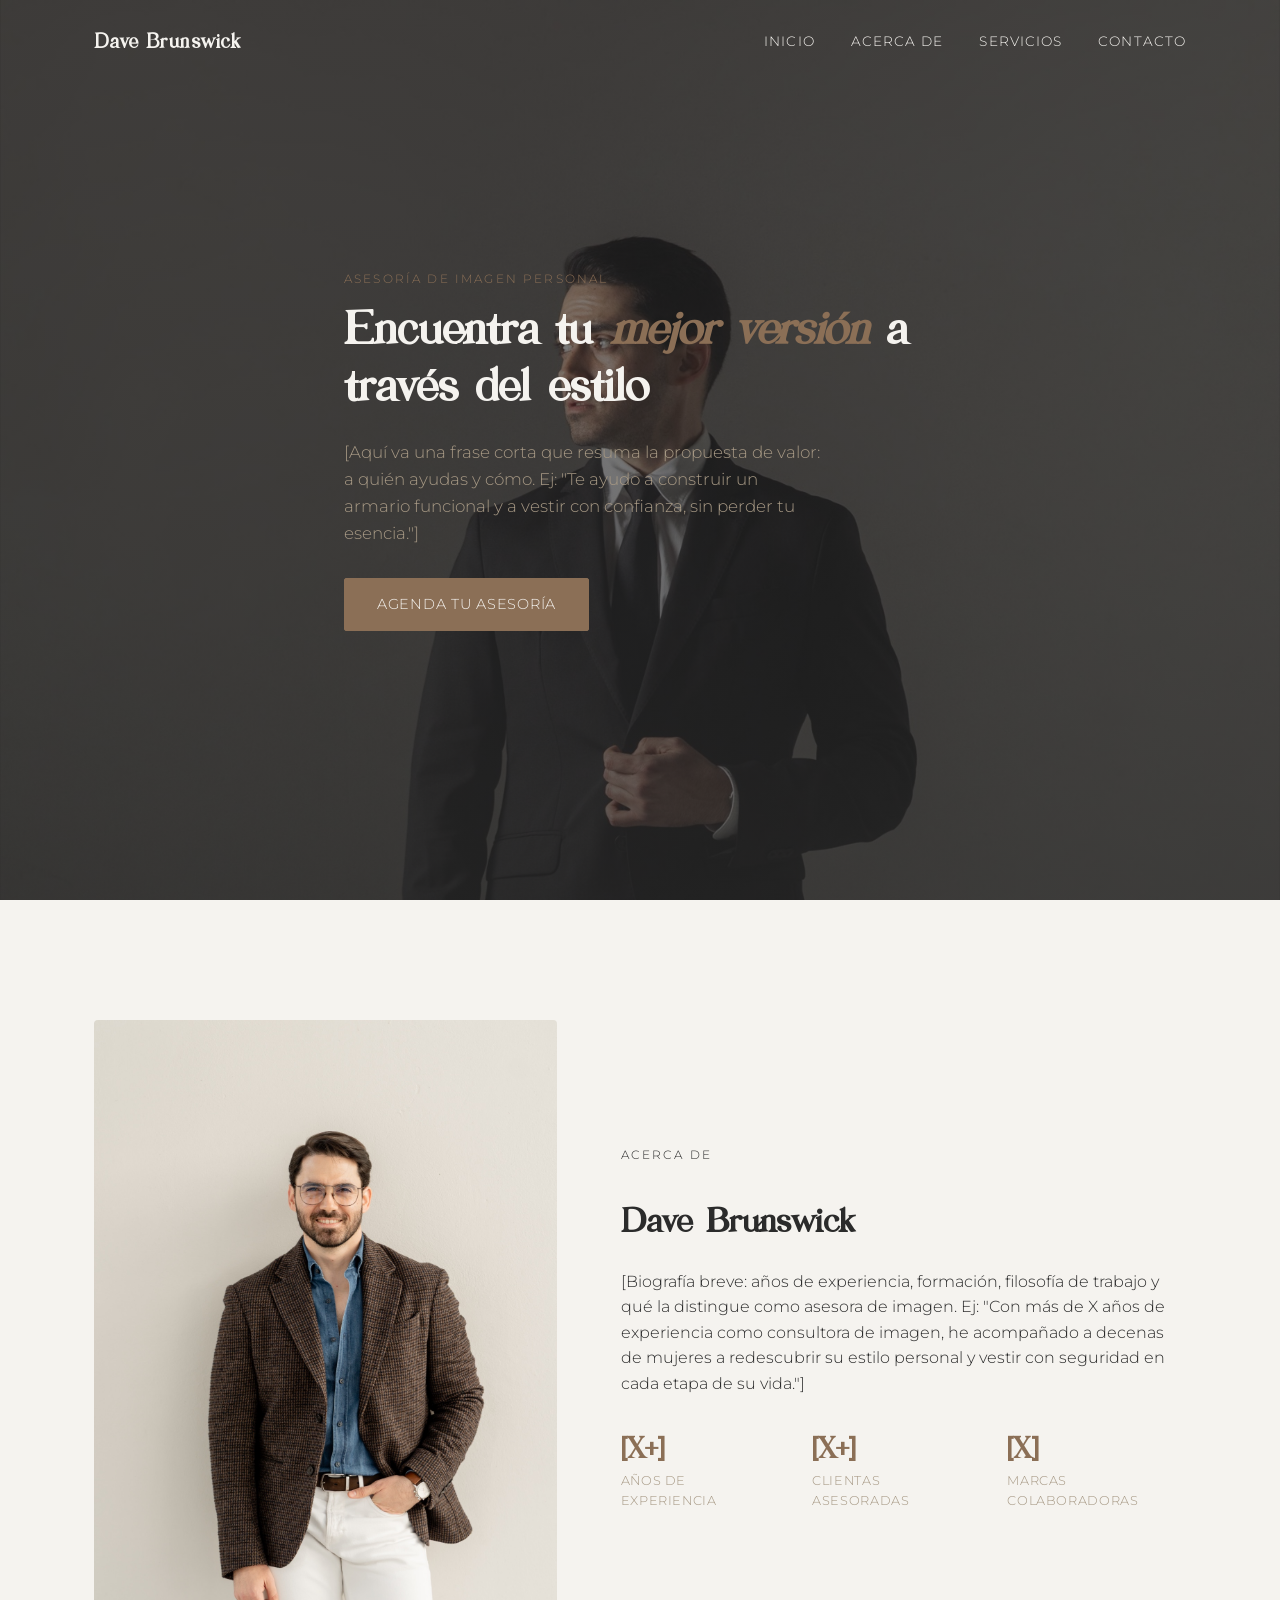
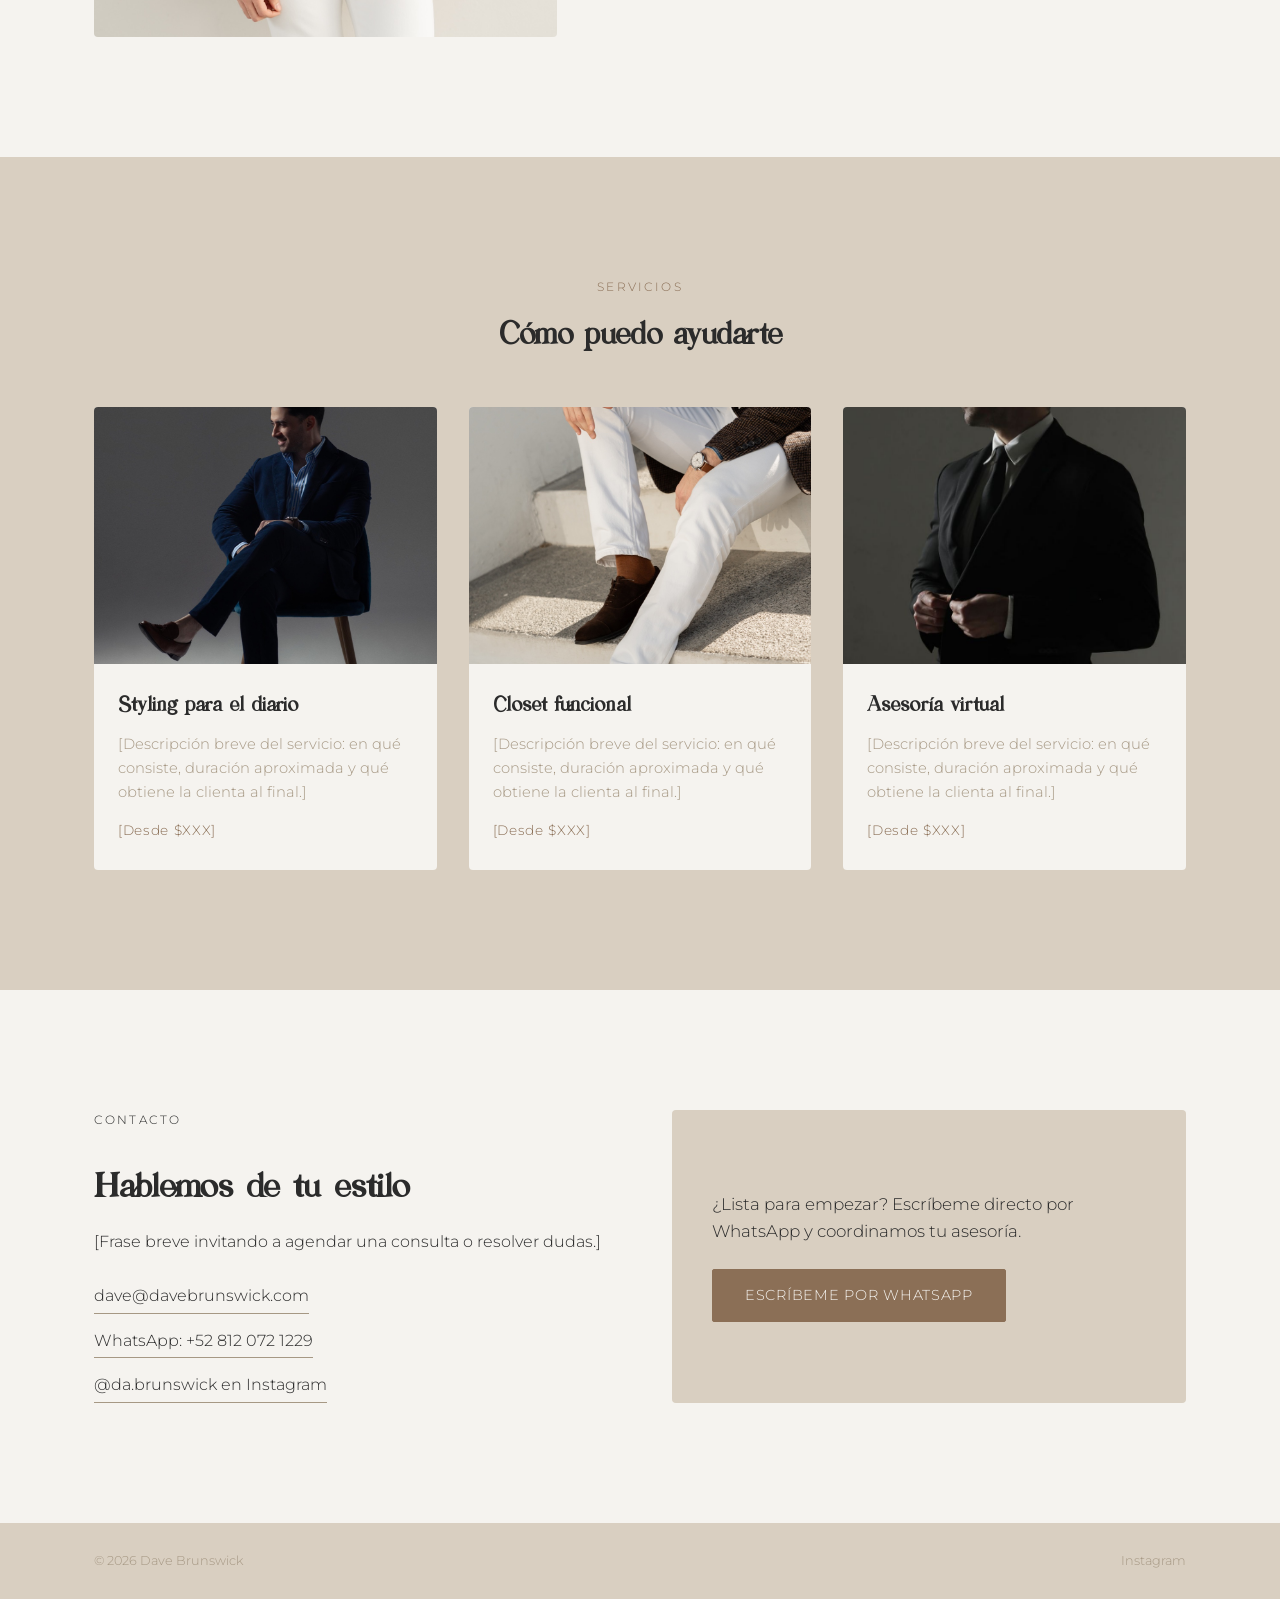
==== index.html @ 4ed35e41 "Initial commit: Dave Brunswick personal styling site Static one-page site with Inicio, Acerca de, Se" ====
<!DOCTYPE html>
<html lang="es">
<head>
<meta charset="UTF-8">
<meta name="viewport" content="width=device-width, initial-scale=1.0">
<title>Dave Brunswick · Asesoría de imagen</title>
<meta name="description" content="Asesoría de imagen personal: styling, armario funcional y consultoría de estilo.">
<link rel="preconnect" href="https://fonts.googleapis.com">
<link rel="preconnect" href="https://fonts.gstatic.com" crossorigin>
<link href="https://fonts.googleapis.com/css2?family=Playfair+Display:wght@500;600;700&display=swap" rel="stylesheet">
<link rel="stylesheet" href="css/styles.css">
</head>
<body>

<header class="site-header" id="site-header">
  <div class="container header-inner">
    <a href="#inicio" class="logo">Dave Brunswick</a>

    <button class="nav-toggle" id="nav-toggle" aria-label="Abrir menú" aria-expanded="false">
      <span></span><span></span><span></span>
    </button>

    <nav class="main-nav" id="main-nav">
      <a href="#inicio">Inicio</a>
      <a href="#acerca-de">Acerca de</a>
      <a href="#servicios">Servicios</a>
      <a href="#contacto">Contacto</a>
    </nav>
  </div>
</header>

<main>

  <!-- ===== INICIO ===== -->
  <section id="inicio" class="hero">
    <div class="container hero-inner">
      <p class="eyebrow">Asesoría de imagen personal</p>
      <h1>Encuentra tu <span>mejor versión</span> a través del estilo</h1>
      <p class="hero-subtitle">
        [Aquí va una frase corta que resuma la propuesta de valor: a quién ayudas y cómo. Ej: "Te ayudo a construir un armario funcional y a vestir con confianza, sin perder tu esencia."]
      </p>
      <a href="#contacto" class="btn btn-primary">Agenda tu asesoría</a>
    </div>
  </section>

  <!-- ===== ACERCA DE ===== -->
  <section id="acerca-de" class="about">
    <div class="container about-inner">
      <div class="about-image">
        <img src="assets/images/dave-perfil.jpg" alt="Foto de Dave Brunswick">
      </div>
      <div class="about-content">
        <p class="eyebrow">Acerca de</p>
        <h2>Dave Brunswick</h2>
        <p>
          [Biografía breve: años de experiencia, formación, filosofía de trabajo y qué la distingue como asesora de imagen.
          Ej: "Con más de X años de experiencia como consultora de imagen, he acompañado a decenas de mujeres a redescubrir
          su estilo personal y vestir con seguridad en cada etapa de su vida."]
        </p>
        <ul class="about-stats">
          <li><strong>[X+]</strong><span>años de experiencia</span></li>
          <li><strong>[X+]</strong><span>clientas asesoradas</span></li>
          <li><strong>[X]</strong><span>marcas colaboradoras</span></li>
        </ul>
      </div>
    </div>
  </section>

  <!-- ===== SERVICIOS ===== -->
  <section id="servicios" class="services">
    <div class="container">
      <p class="eyebrow center">Servicios</p>
      <h2 class="section-title center">Cómo puedo ayudarte</h2>

      <div class="services-grid">

        <article class="service-card">
          <div class="service-image">
            <img src="assets/images/dave-servicio-styling-diario.jpg" alt="Styling para el diario">
          </div>
          <h3>Styling para el diario</h3>
          <p>[Descripción breve del servicio: en qué consiste, duración aproximada y qué obtiene la clienta al final.]</p>
          <span class="service-price">[Desde $XXX]</span>
        </article>

        <article class="service-card">
          <div class="service-image">
            <img src="assets/images/dave-servicio-closet-funcional.jpg" alt="Closet funcional">
          </div>
          <h3>Closet funcional</h3>
          <p>[Descripción breve del servicio: en qué consiste, duración aproximada y qué obtiene la clienta al final.]</p>
          <span class="service-price">[Desde $XXX]</span>
        </article>

        <article class="service-card">
          <div class="service-image">
            <img src="assets/images/dave-servicio-asesoria-virtual.jpg" alt="Asesoría de imagen virtual">
          </div>
          <h3>Asesoría virtual</h3>
          <p>[Descripción breve del servicio: en qué consiste, duración aproximada y qué obtiene la clienta al final.]</p>
          <span class="service-price">[Desde $XXX]</span>
        </article>

      </div>
    </div>
  </section>

  <!-- ===== CONTACTO ===== -->
  <section id="contacto" class="contact">
    <div class="container contact-inner">
      <div class="contact-info">
        <p class="eyebrow">Contacto</p>
        <h2>Hablemos de tu estilo</h2>
        <p>[Frase breve invitando a agendar una consulta o resolver dudas.]</p>

        <ul class="contact-links">
          <li><a href="mailto:dave@davebrunswick.com">dave@davebrunswick.com</a></li>
          <li><a href="https://wa.me/528120721229" target="_blank" rel="noopener">WhatsApp: +52 812 072 1229</a></li>
          <li><a href="https://instagram.com/da.brunswick" target="_blank" rel="noopener">@da.brunswick en Instagram</a></li>
        </ul>
      </div>

      <div class="contact-cta">
        <p class="contact-cta-text">¿Lista para empezar? Escríbeme directo por WhatsApp y coordinamos tu asesoría.</p>
        <a href="https://wa.me/528120721229" target="_blank" rel="noopener" class="btn btn-primary btn-whatsapp">Escríbeme por WhatsApp</a>
      </div>
    </div>
  </section>

</main>

<footer class="site-footer">
  <div class="container footer-inner">
    <span>© <span id="year"></span> Dave Brunswick</span>
    <div class="footer-social">
      <a href="https://instagram.com/da.brunswick" target="_blank" rel="noopener">Instagram</a>
    </div>
  </div>
</footer>

<script src="js/script.js"></script>
</body>
</html>
---- css/styles.css ----
@font-face {
  font-family: 'Fraternite';
  src: url('../assets/fonts/Fraternite.ttf') format('truetype');
  font-weight: normal;
  font-style: normal;
  font-display: swap;
}

@font-face {
  font-family: 'Montserrat';
  src: url('../assets/fonts/Montserrat-Variable.ttf') format('truetype-variations');
  font-weight: 100 900;
  font-style: normal;
  font-display: swap;
}

@font-face {
  font-family: 'Montserrat';
  src: url('../assets/fonts/Montserrat-Italic-Variable.ttf') format('truetype-variations');
  font-weight: 100 900;
  font-style: italic;
  font-display: swap;
}

:root {
  --color-charcoal: #2B2B2B;
  --color-clay: #8B6F56;
  --color-stone: #A69884;
  --color-greige: #D9CFC1;
  --color-bone: #F5F3EF;

  --font-heading: 'Fraternite', 'Playfair Display', serif;
  --font-body: 'Montserrat', sans-serif;

  --container-width: 1140px;
}

* {
  box-sizing: border-box;
  margin: 0;
  padding: 0;
}

html {
  scroll-behavior: smooth;
}

body {
  font-family: var(--font-body);
  font-weight: 300;
  color: var(--color-charcoal);
  background: var(--color-bone);
  line-height: 1.6;
}

img {
  max-width: 100%;
  display: block;
}

a {
  color: inherit;
  text-decoration: none;
}

.container {
  max-width: var(--container-width);
  margin: 0 auto;
  padding: 0 24px;
}

.eyebrow {
  font-family: var(--font-body);
  letter-spacing: 0.18em;
  text-transform: uppercase;
  font-size: 0.75rem;
  color: var(--color-clay);
  margin-bottom: 12px;
}

.eyebrow.center {
  text-align: center;
}

.section-title {
  font-family: var(--font-heading);
  font-size: 2rem;
  font-weight: 600;
  margin-bottom: 48px;
}

.section-title.center {
  text-align: center;
}

.btn {
  display: inline-block;
  font-family: var(--font-body);
  font-size: 0.9rem;
  letter-spacing: 0.05em;
  text-transform: uppercase;
  padding: 14px 32px;
  border: 1px solid var(--color-clay);
  border-radius: 2px;
  cursor: pointer;
  transition: background 0.25s ease, color 0.25s ease;
}

.btn-primary {
  background: var(--color-clay);
  color: var(--color-bone);
}

.btn-primary:hover {
  background: transparent;
  color: var(--color-clay);
}

/* ===== Header ===== */
.site-header {
  position: fixed;
  top: 0;
  left: 0;
  right: 0;
  z-index: 100;
  background: transparent;
  transition: background 0.3s ease, box-shadow 0.3s ease;
}

.site-header.scrolled {
  background: var(--color-bone);
  box-shadow: 0 1px 0 rgba(0, 0, 0, 0.06);
}

.header-inner {
  display: flex;
  align-items: center;
  justify-content: space-between;
  height: 84px;
}

.logo {
  font-family: var(--font-heading);
  font-size: 1.3rem;
  font-weight: 600;
  color: var(--color-bone);
  letter-spacing: 0.02em;
}

.site-header.scrolled .logo {
  color: var(--color-charcoal);
}

.main-nav {
  display: flex;
  gap: 36px;
}

.main-nav a {
  font-size: 0.85rem;
  letter-spacing: 0.08em;
  text-transform: uppercase;
  color: var(--color-bone);
  transition: color 0.2s ease;
}

.site-header.scrolled .main-nav a {
  color: var(--color-charcoal);
}

.main-nav a:hover {
  color: var(--color-clay);
}

.nav-toggle {
  display: none;
  flex-direction: column;
  justify-content: center;
  gap: 5px;
  width: 32px;
  height: 32px;
  background: none;
  border: none;
  cursor: pointer;
  z-index: 101;
}

.nav-toggle span {
  display: block;
  height: 2px;
  width: 100%;
  background: var(--color-bone);
  transition: background 0.2s ease;
}

.site-header.scrolled .nav-toggle span {
  background: var(--color-charcoal);
}

/* ===== Hero ===== */
.hero {
  min-height: 100vh;
  display: flex;
  align-items: center;
  background: var(--color-charcoal);
  background-image: linear-gradient(rgba(43, 43, 43, 0.55), rgba(43, 43, 43, 0.75)), url('../assets/images/dave-hero.jpg');
  background-size: cover;
  background-position: top center;
  color: var(--color-bone);
}

.hero-inner {
  max-width: 640px;
}

.hero h1 {
  font-family: var(--font-heading);
  font-size: 3rem;
  font-weight: 600;
  line-height: 1.2;
  margin-bottom: 24px;
}

.hero h1 span {
  color: var(--color-clay);
  font-style: italic;
}

.hero-subtitle {
  font-size: 1.05rem;
  color: var(--color-stone);
  margin-bottom: 32px;
  max-width: 480px;
}

/* ===== Acerca de ===== */
.about {
  padding: 120px 0;
}

.about-inner {
  display: grid;
  grid-template-columns: 0.9fr 1.1fr;
  gap: 64px;
  align-items: center;
}

.about-image img {
  border-radius: 4px;
  aspect-ratio: 3 / 4;
  object-fit: cover;
  width: 100%;
}

.about-content h2 {
  font-family: var(--font-heading);
  font-size: 2.2rem;
  font-weight: 600;
  margin-bottom: 20px;
}

.about-content p {
  margin-bottom: 28px;
  color: var(--color-charcoal);
}

.about-stats {
  display: flex;
  gap: 40px;
  list-style: none;
}

.about-stats li {
  display: flex;
  flex-direction: column;
}

.about-stats strong {
  font-family: var(--font-heading);
  font-size: 1.8rem;
  color: var(--color-clay);
}

.about-stats span {
  font-size: 0.8rem;
  letter-spacing: 0.05em;
  text-transform: uppercase;
  color: var(--color-stone);
}

/* ===== Servicios ===== */
.services {
  padding: 120px 0;
  background: var(--color-greige);
  color: var(--color-charcoal);
}

.services .eyebrow {
  color: var(--color-clay);
}

.services-grid {
  display: grid;
  grid-template-columns: repeat(3, 1fr);
  gap: 32px;
}

.service-card {
  background: var(--color-bone);
  border-radius: 4px;
  overflow: hidden;
  padding-bottom: 28px;
  transition: transform 0.25s ease;
}

.service-card:hover {
  transform: translateY(-6px);
}

.service-image {
  aspect-ratio: 4 / 3;
  overflow: hidden;
}

.service-image img {
  width: 100%;
  height: 100%;
  object-fit: cover;
}

.service-card h3 {
  font-family: var(--font-heading);
  font-size: 1.3rem;
  font-weight: 600;
  margin: 24px 24px 12px;
}

.service-card p {
  font-size: 0.92rem;
  color: var(--color-stone);
  margin: 0 24px 16px;
}

.service-price {
  display: block;
  margin: 0 24px;
  font-size: 0.85rem;
  letter-spacing: 0.05em;
  color: var(--color-clay);
}

/* ===== Contacto ===== */
.contact {
  padding: 120px 0;
}

.contact-inner {
  display: grid;
  grid-template-columns: 1fr 1fr;
  gap: 64px;
}

.contact-info h2 {
  font-family: var(--font-heading);
  font-size: 2.2rem;
  font-weight: 600;
  margin-bottom: 16px;
}

.contact-info > p {
  color: var(--color-charcoal);
  margin-bottom: 28px;
}

.contact-links {
  list-style: none;
  display: flex;
  flex-direction: column;
  gap: 14px;
}

.contact-links a {
  font-size: 1rem;
  border-bottom: 1px solid var(--color-stone);
  padding-bottom: 4px;
  display: inline-block;
  transition: border-color 0.2s ease, color 0.2s ease;
}

.contact-links a:hover {
  color: var(--color-clay);
  border-color: var(--color-clay);
}

.contact-cta {
  display: flex;
  flex-direction: column;
  justify-content: center;
  gap: 24px;
  padding: 40px;
  background: var(--color-greige);
  border-radius: 4px;
}

.contact-cta-text {
  color: var(--color-charcoal);
  font-size: 1.05rem;
}

.btn-whatsapp {
  align-self: flex-start;
}

/* ===== Footer ===== */
.site-footer {
  background: var(--color-greige);
  color: var(--color-stone);
  padding: 28px 0;
}

.footer-inner {
  display: flex;
  align-items: center;
  justify-content: space-between;
  font-size: 0.8rem;
}

.footer-social {
  display: flex;
  gap: 20px;
}

.footer-social a:hover {
  color: var(--color-clay);
}

/* ===== Responsive ===== */
@media (max-width: 900px) {
  .about-inner,
  .contact-inner {
    grid-template-columns: 1fr;
  }

  .services-grid {
    grid-template-columns: 1fr 1fr;
  }

  .hero h1 {
    font-size: 2.3rem;
  }
}

@media (max-width: 640px) {
  .nav-toggle {
    display: flex;
  }

  .main-nav {
    position: fixed;
    top: 0;
    right: 0;
    height: 100vh;
    width: 70%;
    max-width: 300px;
    background: var(--color-greige);
    flex-direction: column;
    justify-content: center;
    align-items: flex-start;
    gap: 28px;
    padding: 40px;
    transform: translateX(100%);
    transition: transform 0.3s ease;
  }

  .main-nav.open {
    transform: translateX(0);
  }

  .main-nav a {
    color: var(--color-charcoal) !important;
    font-size: 1rem;
  }

  .services-grid {
    grid-template-columns: 1fr;
  }

  .hero h1 {
    font-size: 1.9rem;
  }

  .about,
  .services,
  .contact {
    padding: 80px 0;
  }
}
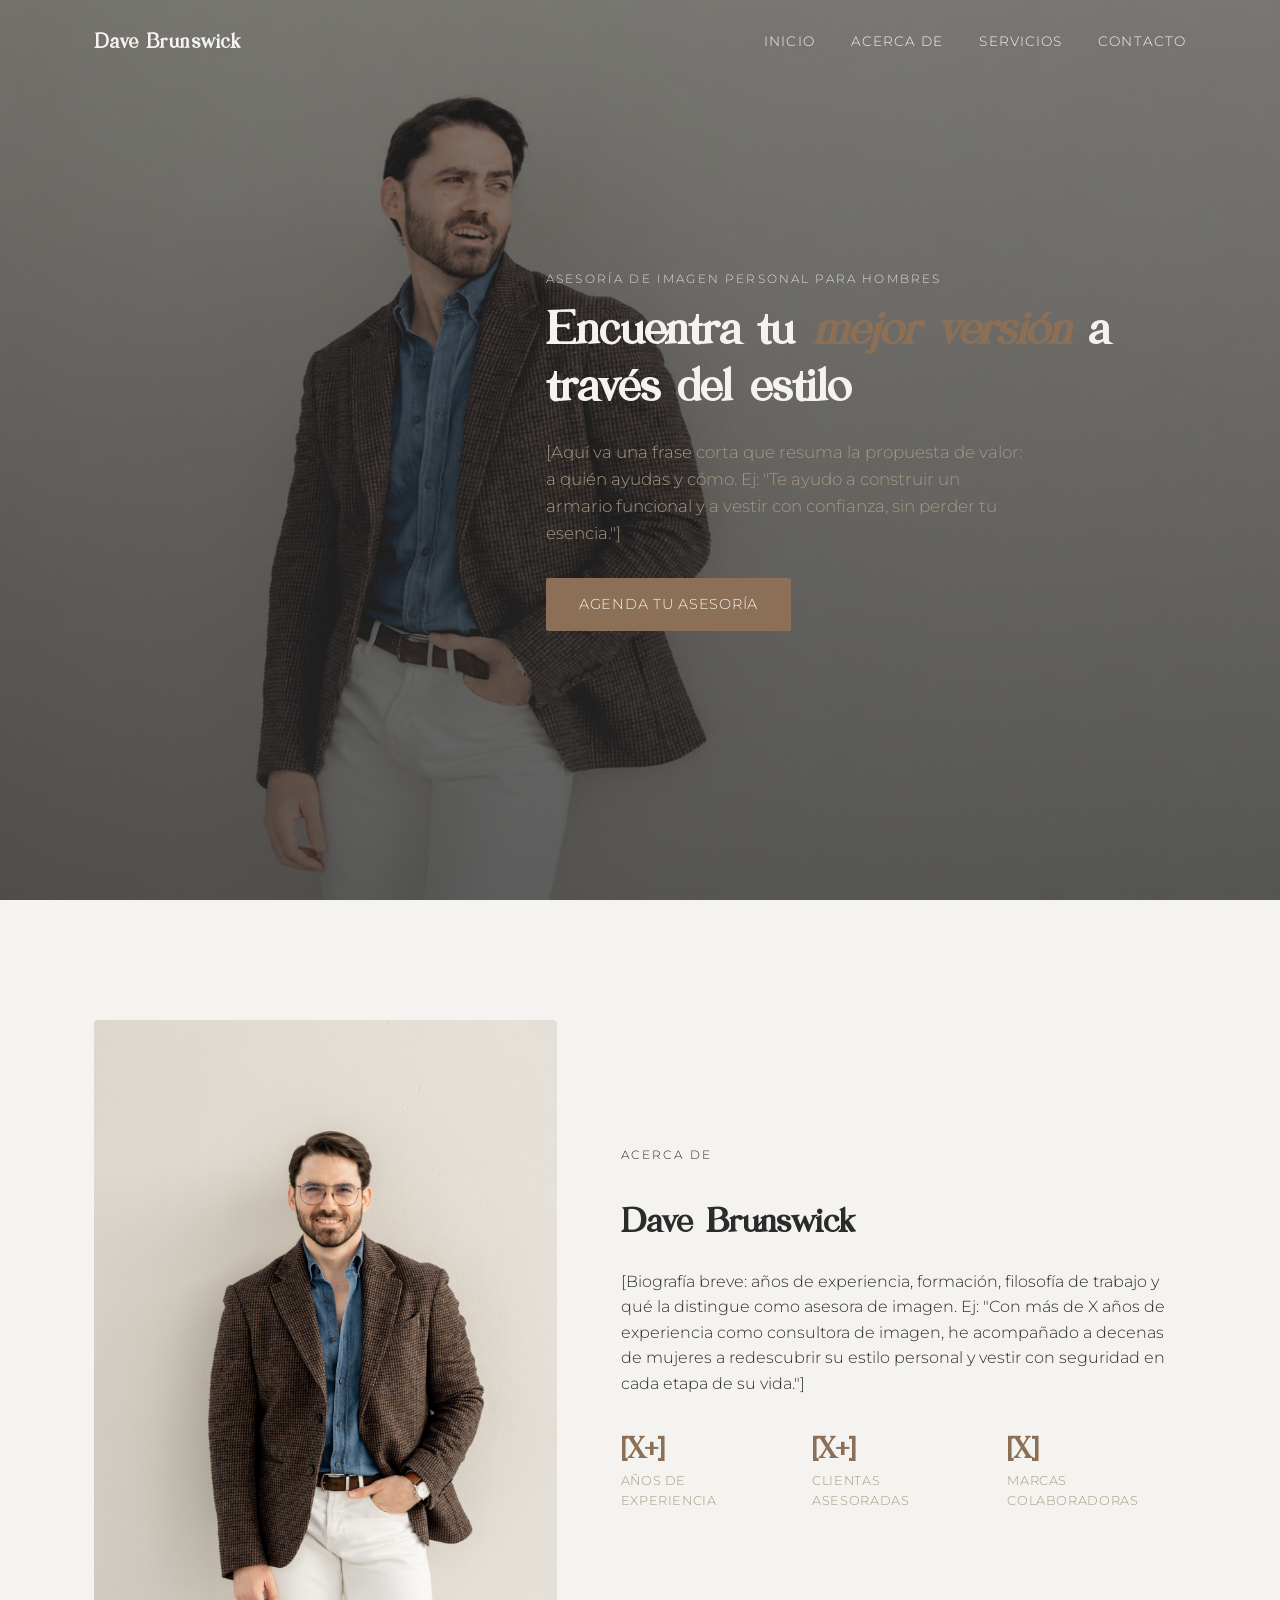
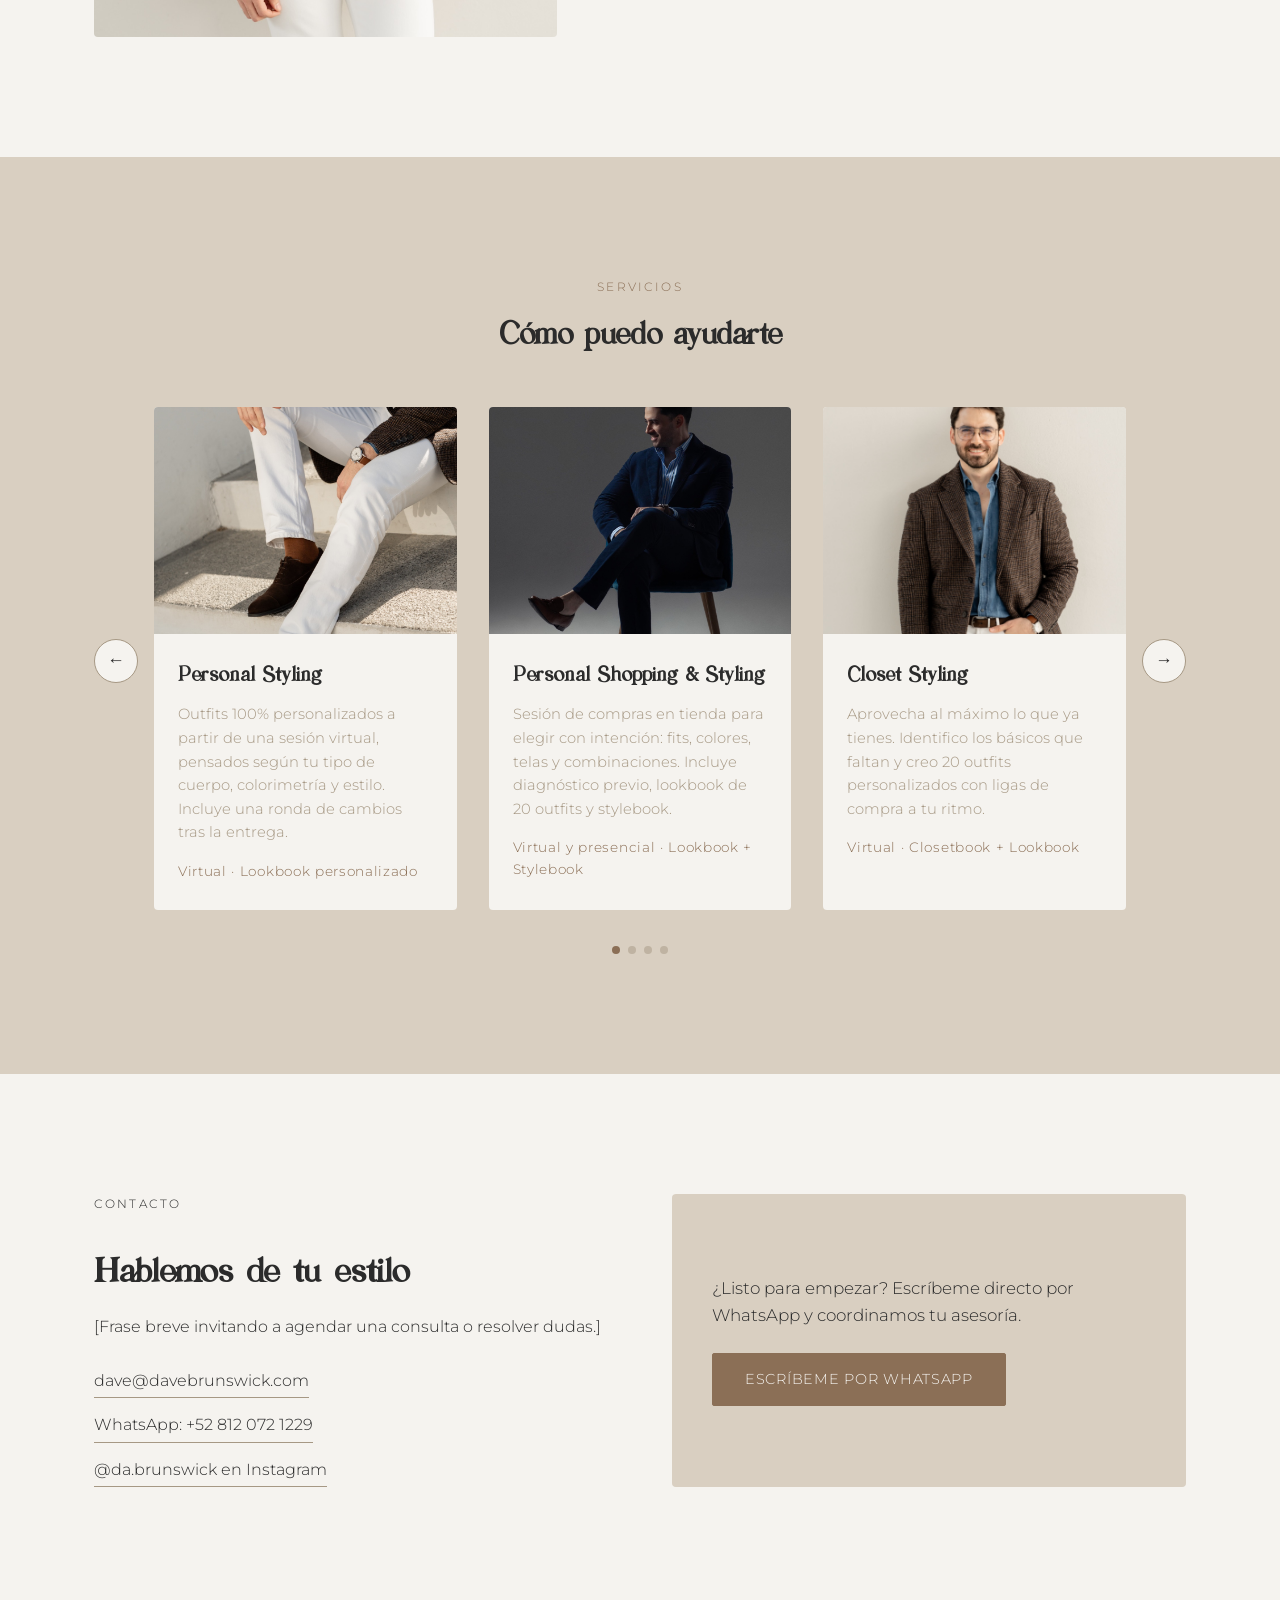
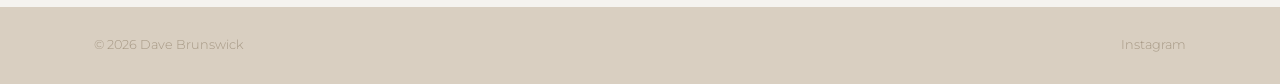
==== commit e7e357be: "servicios" ====
--- a/index.html
+++ b/index.html
@@ -4,7 +4,7 @@
 <meta charset="UTF-8">
 <meta name="viewport" content="width=device-width, initial-scale=1.0">
 <title>Dave Brunswick · Asesoría de imagen</title>
-<meta name="description" content="Asesoría de imagen personal: styling, armario funcional y consultoría de estilo.">
+<meta name="description" content="Asesoría de imagen personal para hombres: styling, armario funcional y consultoría de estilo.">
 <link rel="preconnect" href="https://fonts.googleapis.com">
 <link rel="preconnect" href="https://fonts.gstatic.com" crossorigin>
 <link href="https://fonts.googleapis.com/css2?family=Playfair+Display:wght@500;600;700&display=swap" rel="stylesheet">
@@ -33,13 +33,15 @@
 
   <!-- ===== INICIO ===== -->
   <section id="inicio" class="hero">
-    <div class="container hero-inner">
-      <p class="eyebrow">Asesoría de imagen personal</p>
-      <h1>Encuentra tu <span>mejor versión</span> a través del estilo</h1>
-      <p class="hero-subtitle">
-        [Aquí va una frase corta que resuma la propuesta de valor: a quién ayudas y cómo. Ej: "Te ayudo a construir un armario funcional y a vestir con confianza, sin perder tu esencia."]
-      </p>
-      <a href="#contacto" class="btn btn-primary">Agenda tu asesoría</a>
+    <div class="container">
+      <div class="hero-inner">
+        <p class="eyebrow">Asesoría de imagen personal para hombres</p>
+        <h1>Encuentra tu <span>mejor versión</span> a través del estilo</h1>
+        <p class="hero-subtitle">
+          [Aquí va una frase corta que resuma la propuesta de valor: a quién ayudas y cómo. Ej: "Te ayudo a construir un armario funcional y a vestir con confianza, sin perder tu esencia."]
+        </p>
+        <a href="#contacto" class="btn btn-primary">Agenda tu asesoría</a>
+      </div>
     </div>
   </section>
 
@@ -72,36 +74,53 @@
       <p class="eyebrow center">Servicios</p>
       <h2 class="section-title center">Cómo puedo ayudarte</h2>
 
-      <div class="services-grid">
+      <div class="carousel" id="services-carousel">
+        <button class="carousel-arrow carousel-prev" id="carousel-prev" aria-label="Servicio anterior">&#8592;</button>
 
-        <article class="service-card">
-          <div class="service-image">
-            <img src="assets/images/dave-servicio-styling-diario.jpg" alt="Styling para el diario">
-          </div>
-          <h3>Styling para el diario</h3>
-          <p>[Descripción breve del servicio: en qué consiste, duración aproximada y qué obtiene la clienta al final.]</p>
-          <span class="service-price">[Desde $XXX]</span>
-        </article>
+        <div class="carousel-track" id="carousel-track">
 
-        <article class="service-card">
-          <div class="service-image">
-            <img src="assets/images/dave-servicio-closet-funcional.jpg" alt="Closet funcional">
-          </div>
-          <h3>Closet funcional</h3>
-          <p>[Descripción breve del servicio: en qué consiste, duración aproximada y qué obtiene la clienta al final.]</p>
-          <span class="service-price">[Desde $XXX]</span>
-        </article>
+          <a class="service-card" href="servicios/personal-styling.html">
+            <div class="service-image">
+              <img src="assets/images/dave-servicio-closet-funcional.jpg" alt="Personal Styling">
+            </div>
+            <h3>Personal Styling</h3>
+            <p>Outfits 100% personalizados a partir de una sesión virtual, pensados según tu tipo de cuerpo, colorimetría y estilo. Incluye una ronda de cambios tras la entrega.</p>
+            <span class="service-meta">Virtual · Lookbook personalizado</span>
+          </a>
 
-        <article class="service-card">
-          <div class="service-image">
-            <img src="assets/images/dave-servicio-asesoria-virtual.jpg" alt="Asesoría de imagen virtual">
-          </div>
-          <h3>Asesoría virtual</h3>
-          <p>[Descripción breve del servicio: en qué consiste, duración aproximada y qué obtiene la clienta al final.]</p>
-          <span class="service-price">[Desde $XXX]</span>
-        </article>
+          <a class="service-card" href="servicios/personal-shopping-styling.html">
+            <div class="service-image">
+              <img src="assets/images/dave-servicio-styling-diario.jpg" alt="Personal Shopping & Styling">
+            </div>
+            <h3>Personal Shopping &amp; Styling</h3>
+            <p>Sesión de compras en tienda para elegir con intención: fits, colores, telas y combinaciones. Incluye diagnóstico previo, lookbook de 20 outfits y stylebook.</p>
+            <span class="service-meta">Virtual y presencial · Lookbook + Stylebook</span>
+          </a>
 
+          <a class="service-card" href="servicios/closet-styling.html">
+            <div class="service-image">
+              <img src="assets/images/dave-perfil.jpg" alt="Closet Styling">
+            </div>
+            <h3>Closet Styling</h3>
+            <p>Aprovecha al máximo lo que ya tienes. Identifico los básicos que faltan y creo 20 outfits personalizados con ligas de compra a tu ritmo.</p>
+            <span class="service-meta">Virtual · Closetbook + Lookbook</span>
+          </a>
+
+          <a class="service-card" href="servicios/executive-styling.html">
+            <div class="service-image">
+              <img src="assets/images/dave-servicio-asesoria-virtual.jpg" alt="Executive Styling">
+            </div>
+            <h3>Executive Styling</h3>
+            <p>Imagen ejecutiva integral en tres niveles: desde una guía de estilo hasta shopping acompañado, grooming y sastrería a medida.</p>
+            <span class="service-meta">3 paquetes · Virtual o presencial</span>
+          </a>
+
+        </div>
+
+        <button class="carousel-arrow carousel-next" id="carousel-next" aria-label="Siguiente servicio">&#8594;</button>
       </div>
+
+      <div class="carousel-dots" id="carousel-dots"></div>
     </div>
   </section>
 
@@ -121,7 +140,7 @@
       </div>
 
       <div class="contact-cta">
-        <p class="contact-cta-text">¿Lista para empezar? Escríbeme directo por WhatsApp y coordinamos tu asesoría.</p>
+        <p class="contact-cta-text">¿Listo para empezar? Escríbeme directo por WhatsApp y coordinamos tu asesoría.</p>
         <a href="https://wa.me/528120721229" target="_blank" rel="noopener" class="btn btn-primary btn-whatsapp">Escríbeme por WhatsApp</a>
       </div>
     </div>
--- a/css/styles.css
+++ b/css/styles.css
@@ -64,6 +64,7 @@
 }
 
 .container {
+  width: 100%;
   max-width: var(--container-width);
   margin: 0 auto;
   padding: 0 24px;
@@ -197,6 +198,17 @@
   background: var(--color-charcoal);
 }
 
+.page-interior .site-header {
+  background: var(--color-bone);
+  box-shadow: 0 1px 0 rgba(0, 0, 0, 0.06);
+}
+
+.page-interior .logo,
+.page-interior .main-nav a,
+.page-interior .nav-toggle span {
+  color: var(--color-charcoal);
+}
+
 /* ===== Hero ===== */
 .hero {
   min-height: 100vh;
@@ -205,12 +217,18 @@
   background: var(--color-charcoal);
   background-image: linear-gradient(rgba(43, 43, 43, 0.55), rgba(43, 43, 43, 0.75)), url('../assets/images/dave-hero.jpg');
   background-size: cover;
-  background-position: top center;
+  background-position: left center;
   color: var(--color-bone);
 }
 
 .hero-inner {
   max-width: 640px;
+  margin-left: auto;
+}
+
+.hero .eyebrow {
+  color: var(--color-bone);
+  opacity: 0.85;
 }
 
 .hero h1 {
@@ -299,17 +317,86 @@
   color: var(--color-clay);
 }
 
-.services-grid {
-  display: grid;
-  grid-template-columns: repeat(3, 1fr);
+.carousel {
+  display: flex;
+  align-items: center;
+  gap: 16px;
+}
+
+.carousel-track {
+  flex: 1;
+  display: flex;
   gap: 32px;
+  overflow-x: auto;
+  scroll-snap-type: x mandatory;
+  scroll-behavior: smooth;
+  padding-bottom: 4px;
+  scrollbar-width: none;
+  -ms-overflow-style: none;
+}
+
+.carousel-track::-webkit-scrollbar {
+  display: none;
+}
+
+.carousel-track .service-card {
+  flex: 0 0 calc((100% - 64px) / 3);
+  scroll-snap-align: start;
+}
+
+.carousel-arrow {
+  flex: 0 0 auto;
+  width: 44px;
+  height: 44px;
+  border-radius: 50%;
+  border: 1px solid var(--color-stone);
+  background: var(--color-bone);
+  color: var(--color-charcoal);
+  font-size: 1.1rem;
+  line-height: 1;
+  cursor: pointer;
+  display: flex;
+  align-items: center;
+  justify-content: center;
+  transition: border-color 0.2s ease, color 0.2s ease;
+}
+
+.carousel-arrow:hover {
+  border-color: var(--color-clay);
+  color: var(--color-clay);
+}
+
+.carousel-dots {
+  display: flex;
+  justify-content: center;
+  gap: 8px;
+  margin-top: 32px;
+}
+
+.carousel-dot {
+  width: 8px;
+  height: 8px;
+  padding: 0;
+  border: none;
+  border-radius: 50%;
+  background: var(--color-stone);
+  opacity: 0.5;
+  cursor: pointer;
+  transition: opacity 0.2s ease, background 0.2s ease;
+}
+
+.carousel-dot.active {
+  opacity: 1;
+  background: var(--color-clay);
 }
 
 .service-card {
+  display: block;
   background: var(--color-bone);
   border-radius: 4px;
   overflow: hidden;
   padding-bottom: 28px;
+  cursor: pointer;
   transition: transform 0.25s ease;
 }
 
@@ -341,12 +428,142 @@
   margin: 0 24px 16px;
 }
 
-.service-price {
+.service-meta {
   display: block;
   margin: 0 24px;
   font-size: 0.85rem;
   letter-spacing: 0.05em;
   color: var(--color-clay);
+}
+
+/* ===== Servicio (detalle) ===== */
+.service-hero-detail {
+  padding: 160px 0 60px;
+  background: var(--color-greige);
+}
+
+.back-link {
+  display: inline-block;
+  font-size: 0.8rem;
+  letter-spacing: 0.05em;
+  text-transform: uppercase;
+  color: var(--color-clay);
+  margin-bottom: 20px;
+}
+
+.back-link:hover {
+  text-decoration: underline;
+}
+
+.service-hero-detail h1 {
+  font-family: var(--font-heading);
+  font-size: 2.6rem;
+  font-weight: 600;
+  margin-top: 8px;
+  max-width: 720px;
+}
+
+.service-detail-body {
+  padding: 100px 0;
+}
+
+.service-detail-grid {
+  display: grid;
+  grid-template-columns: 0.9fr 1.1fr;
+  gap: 64px;
+  align-items: start;
+}
+
+.service-detail-image img {
+  border-radius: 4px;
+  aspect-ratio: 3 / 4;
+  object-fit: cover;
+  width: 100%;
+}
+
+.service-lede {
+  font-family: var(--font-heading);
+  font-style: italic;
+  font-size: 1.4rem;
+  font-weight: 500;
+  color: var(--color-charcoal);
+  line-height: 1.4;
+  margin-bottom: 24px;
+}
+
+.service-detail-content p {
+  color: var(--color-charcoal);
+  margin-bottom: 20px;
+}
+
+.service-features {
+  list-style: none;
+  display: flex;
+  flex-direction: column;
+  gap: 12px;
+  margin: 24px 0;
+}
+
+.service-features li {
+  position: relative;
+  padding-left: 22px;
+  color: var(--color-charcoal);
+}
+
+.service-features li::before {
+  content: '\2014';
+  position: absolute;
+  left: 0;
+  color: var(--color-clay);
+}
+
+.service-meta-box {
+  display: flex;
+  flex-direction: column;
+  gap: 10px;
+  border: 1px solid var(--color-stone);
+  border-radius: 4px;
+  padding: 20px 24px;
+  margin: 32px 0;
+}
+
+.service-meta-box span {
+  font-size: 0.75rem;
+  letter-spacing: 0.05em;
+  text-transform: uppercase;
+  color: var(--color-stone);
+}
+
+.service-meta-box strong {
+  font-family: var(--font-heading);
+  font-weight: 600;
+  font-size: 1.05rem;
+  color: var(--color-charcoal);
+  display: block;
+  margin-top: 2px;
+}
+
+.service-tier {
+  padding: 80px 0;
+}
+
+.service-tier:not(:first-child) {
+  border-top: 1px solid var(--color-stone);
+}
+
+.service-tier-label {
+  font-size: 0.75rem;
+  letter-spacing: 0.05em;
+  text-transform: uppercase;
+  color: var(--color-clay);
+  margin-bottom: 8px;
+}
+
+.service-tier h2 {
+  font-family: var(--font-heading);
+  font-size: 1.8rem;
+  font-weight: 600;
+  margin-bottom: 32px;
 }
 
 /* ===== Contacto ===== */
@@ -437,16 +654,21 @@
 /* ===== Responsive ===== */
 @media (max-width: 900px) {
   .about-inner,
-  .contact-inner {
+  .contact-inner,
+  .service-detail-grid {
     grid-template-columns: 1fr;
   }
 
-  .services-grid {
-    grid-template-columns: 1fr 1fr;
+  .carousel-track .service-card {
+    flex: 0 0 calc((100% - 32px) / 2);
   }
 
   .hero h1 {
     font-size: 2.3rem;
+  }
+
+  .service-hero-detail h1 {
+    font-size: 2rem;
   }
 }
 
@@ -481,8 +703,13 @@
     font-size: 1rem;
   }
 
-  .services-grid {
-    grid-template-columns: 1fr;
+  .carousel-track .service-card {
+    flex: 0 0 85%;
+  }
+
+  .carousel-arrow {
+    width: 36px;
+    height: 36px;
   }
 
   .hero h1 {
@@ -491,7 +718,13 @@
 
   .about,
   .services,
-  .contact {
+  .contact,
+  .service-detail-body,
+  .service-tier {
     padding: 80px 0;
   }
-}
+
+  .service-hero-detail {
+    padding: 120px 0 40px;
+  }
+}
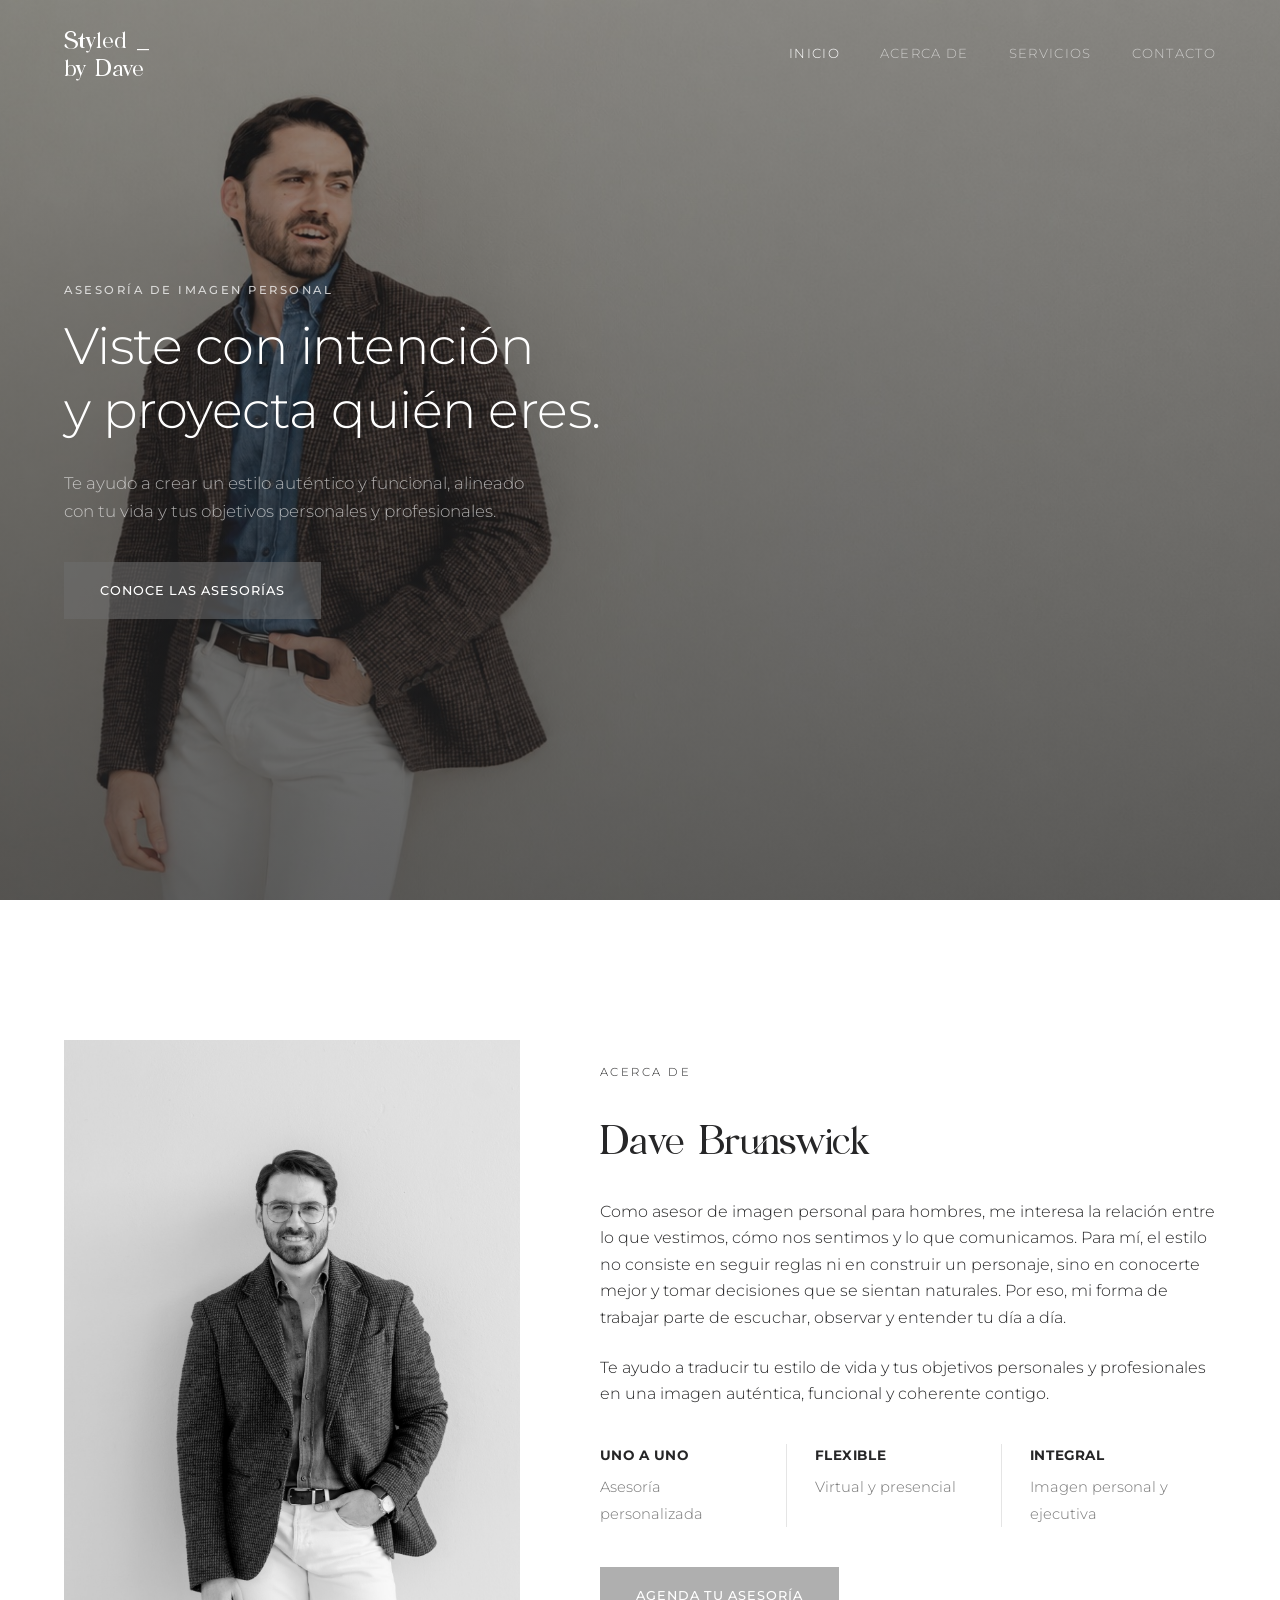
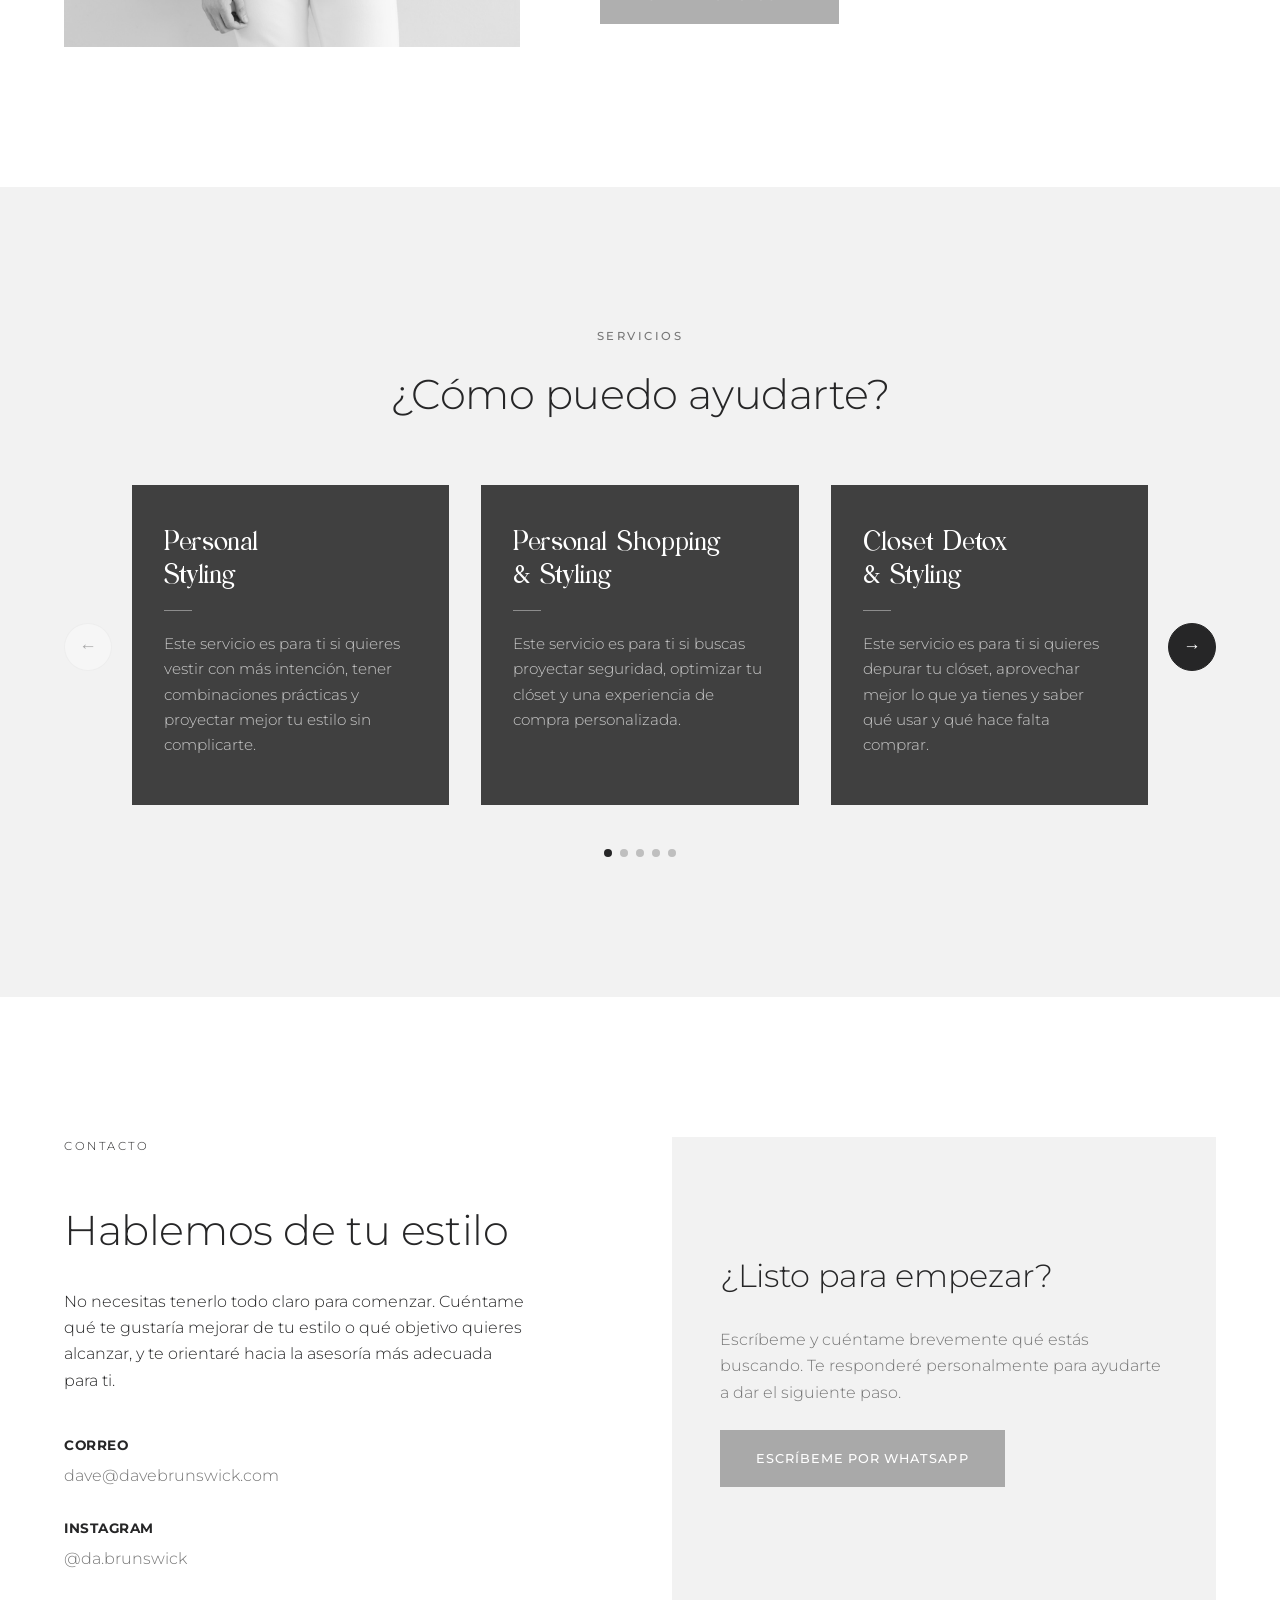
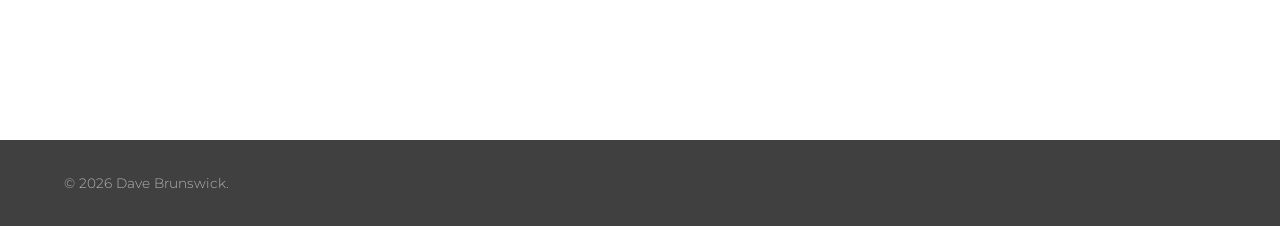
==== commit e4212cd7: "Rediseño del sitio según mockup: hero oscuro, tipografía Fraternite/Montserrat, servicios en carruse" ====
--- a/index.html
+++ b/index.html
@@ -3,25 +3,25 @@
 <head>
 <meta charset="UTF-8">
 <meta name="viewport" content="width=device-width, initial-scale=1.0">
-<title>Dave Brunswick · Asesoría de imagen</title>
-<meta name="description" content="Asesoría de imagen personal para hombres: styling, armario funcional y consultoría de estilo.">
-<link rel="preconnect" href="https://fonts.googleapis.com">
-<link rel="preconnect" href="https://fonts.gstatic.com" crossorigin>
-<link href="https://fonts.googleapis.com/css2?family=Playfair+Display:wght@500;600;700&display=swap" rel="stylesheet">
+<title>Styled by Dave · Asesoría de imagen personal</title>
+<meta name="description" content="Asesoría de imagen personal para hombres: viste con intención y proyecta quién eres.">
 <link rel="stylesheet" href="css/styles.css">
 </head>
 <body>
 
 <header class="site-header" id="site-header">
   <div class="container header-inner">
-    <a href="#inicio" class="logo">Dave Brunswick</a>
+    <a href="#inicio" class="logo">
+      <span class="logo-line">Styled&nbsp;_</span>
+      <span class="logo-line">by Dave</span>
+    </a>
 
     <button class="nav-toggle" id="nav-toggle" aria-label="Abrir menú" aria-expanded="false">
       <span></span><span></span><span></span>
     </button>
 
     <nav class="main-nav" id="main-nav">
-      <a href="#inicio">Inicio</a>
+      <a href="#inicio" class="active">Inicio</a>
       <a href="#acerca-de">Acerca de</a>
       <a href="#servicios">Servicios</a>
       <a href="#contacto">Contacto</a>
@@ -35,12 +35,12 @@
   <section id="inicio" class="hero">
     <div class="container">
       <div class="hero-inner">
-        <p class="eyebrow">Asesoría de imagen personal para hombres</p>
-        <h1>Encuentra tu <span>mejor versión</span> a través del estilo</h1>
+        <p class="eyebrow">Asesoría de imagen personal</p>
+        <h1>Viste con intención<br>y proyecta quién eres.</h1>
         <p class="hero-subtitle">
-          [Aquí va una frase corta que resuma la propuesta de valor: a quién ayudas y cómo. Ej: "Te ayudo a construir un armario funcional y a vestir con confianza, sin perder tu esencia."]
+          Te ayudo a crear un estilo auténtico y funcional, alineado con tu vida y tus objetivos personales y profesionales.
         </p>
-        <a href="#contacto" class="btn btn-primary">Agenda tu asesoría</a>
+        <a href="#servicios" class="btn btn-primary">Conoce las asesorías</a>
       </div>
     </div>
   </section>
@@ -55,15 +55,21 @@
         <p class="eyebrow">Acerca de</p>
         <h2>Dave Brunswick</h2>
         <p>
-          [Biografía breve: años de experiencia, formación, filosofía de trabajo y qué la distingue como asesora de imagen.
-          Ej: "Con más de X años de experiencia como consultora de imagen, he acompañado a decenas de mujeres a redescubrir
-          su estilo personal y vestir con seguridad en cada etapa de su vida."]
+          Como asesor de imagen personal para hombres, me interesa la relación entre lo que vestimos, cómo nos sentimos y lo
+          que comunicamos. Para mí, el estilo no consiste en seguir reglas ni en construir un personaje, sino en conocerte
+          mejor y tomar decisiones que se sientan naturales. Por eso, mi forma de trabajar parte de escuchar, observar y
+          entender tu día a día.
         </p>
-        <ul class="about-stats">
-          <li><strong>[X+]</strong><span>años de experiencia</span></li>
-          <li><strong>[X+]</strong><span>clientas asesoradas</span></li>
-          <li><strong>[X]</strong><span>marcas colaboradoras</span></li>
+        <p>
+          Te ayudo a traducir tu estilo de vida y tus objetivos personales y profesionales en una imagen auténtica, funcional
+          y coherente contigo.
+        </p>
+        <ul class="about-features">
+          <li><strong>Uno a uno</strong><span>Asesoría personalizada</span></li>
+          <li><strong>Flexible</strong><span>Virtual y presencial</span></li>
+          <li><strong>Integral</strong><span>Imagen personal y ejecutiva</span></li>
         </ul>
+        <a href="#contacto" class="btn btn-primary">Agenda tu asesoría</a>
       </div>
     </div>
   </section>
@@ -72,7 +78,7 @@
   <section id="servicios" class="services">
     <div class="container">
       <p class="eyebrow center">Servicios</p>
-      <h2 class="section-title center">Cómo puedo ayudarte</h2>
+      <h2 class="section-title center">¿Cómo puedo ayudarte?</h2>
 
       <div class="carousel" id="services-carousel">
         <button class="carousel-arrow carousel-prev" id="carousel-prev" aria-label="Servicio anterior">&#8592;</button>
@@ -80,39 +86,45 @@
         <div class="carousel-track" id="carousel-track">
 
           <a class="service-card" href="servicios/personal-styling.html">
-            <div class="service-image">
-              <img src="assets/images/dave-servicio-closet-funcional.jpg" alt="Personal Styling">
-            </div>
-            <h3>Personal Styling</h3>
-            <p>Outfits 100% personalizados a partir de una sesión virtual, pensados según tu tipo de cuerpo, colorimetría y estilo. Incluye una ronda de cambios tras la entrega.</p>
-            <span class="service-meta">Virtual · Lookbook personalizado</span>
+            <h3>Personal<br>Styling</h3>
+            <div class="service-card-rule"></div>
+            <p>Este servicio es para ti si quieres vestir con más intención, tener combinaciones prácticas y proyectar mejor tu estilo sin complicarte.</p>
           </a>
 
           <a class="service-card" href="servicios/personal-shopping-styling.html">
-            <div class="service-image">
-              <img src="assets/images/dave-servicio-styling-diario.jpg" alt="Personal Shopping & Styling">
-            </div>
-            <h3>Personal Shopping &amp; Styling</h3>
-            <p>Sesión de compras en tienda para elegir con intención: fits, colores, telas y combinaciones. Incluye diagnóstico previo, lookbook de 20 outfits y stylebook.</p>
-            <span class="service-meta">Virtual y presencial · Lookbook + Stylebook</span>
+            <h3>Personal Shopping<br>&amp; Styling</h3>
+            <div class="service-card-rule"></div>
+            <p>Este servicio es para ti si buscas proyectar seguridad, optimizar tu clóset y una experiencia de compra personalizada.</p>
+          </a>
+
+          <a class="service-card" href="servicios/closet-detox-styling.html">
+            <h3>Closet Detox<br>&amp; Styling</h3>
+            <div class="service-card-rule"></div>
+            <p>Este servicio es para ti si quieres depurar tu clóset, aprovechar mejor lo que ya tienes y saber qué usar y qué hace falta comprar.</p>
           </a>
 
           <a class="service-card" href="servicios/closet-styling.html">
-            <div class="service-image">
-              <img src="assets/images/dave-perfil.jpg" alt="Closet Styling">
-            </div>
-            <h3>Closet Styling</h3>
-            <p>Aprovecha al máximo lo que ya tienes. Identifico los básicos que faltan y creo 20 outfits personalizados con ligas de compra a tu ritmo.</p>
-            <span class="service-meta">Virtual · Closetbook + Lookbook</span>
+            <h3>Closet<br>Styling</h3>
+            <div class="service-card-rule"></div>
+            <p>Este servicio es para ti si quieres construir un clóset con lo esencial, aprovechar mejor tus prendas y nuevas combinaciones que hagan más fácil vestirte cada día.</p>
           </a>
 
-          <a class="service-card" href="servicios/executive-styling.html">
-            <div class="service-image">
-              <img src="assets/images/dave-servicio-asesoria-virtual.jpg" alt="Executive Styling">
-            </div>
-            <h3>Executive Styling</h3>
-            <p>Imagen ejecutiva integral en tres niveles: desde una guía de estilo hasta shopping acompañado, grooming y sastrería a medida.</p>
-            <span class="service-meta">3 paquetes · Virtual o presencial</span>
+          <a class="service-card" href="servicios/executive-image-styling.html">
+            <h3>Executive Image<br>&amp; Styling</h3>
+            <div class="service-card-rule"></div>
+            <p>Este servicio está diseñado para ejecutivos que desean proyectar una imagen más sólida, actual y alineada a su entorno profesional.</p>
+          </a>
+
+          <a class="service-card" href="servicios/executive-shopping-styling.html">
+            <h3>Executive Shopping<br>&amp; Styling</h3>
+            <div class="service-card-rule"></div>
+            <p>Servicio para ejecutivos que buscan proyectar coherencia profesional, optimizando su clóset y comprando con intención.</p>
+          </a>
+
+          <a class="service-card" href="servicios/executive-premium-styling.html">
+            <h3>Executive Premium<br>&amp; Styling</h3>
+            <div class="service-card-rule"></div>
+            <p>Este servicio está diseñado para perfiles ejecutivos que desean trabajar su imagen de forma más completa y elevada.</p>
           </a>
 
         </div>
@@ -130,17 +142,22 @@
       <div class="contact-info">
         <p class="eyebrow">Contacto</p>
         <h2>Hablemos de tu estilo</h2>
-        <p>[Frase breve invitando a agendar una consulta o resolver dudas.]</p>
+        <p>No necesitas tenerlo todo claro para comenzar. Cuéntame qué te gustaría mejorar de tu estilo o qué objetivo quieres alcanzar, y te orientaré hacia la asesoría más adecuada para ti.</p>
 
-        <ul class="contact-links">
-          <li><a href="mailto:dave@davebrunswick.com">dave@davebrunswick.com</a></li>
-          <li><a href="https://wa.me/528120721229" target="_blank" rel="noopener">WhatsApp: +52 812 072 1229</a></li>
-          <li><a href="https://instagram.com/da.brunswick" target="_blank" rel="noopener">@da.brunswick en Instagram</a></li>
-        </ul>
+        <div class="contact-block">
+          <h3>Correo</h3>
+          <a href="mailto:dave@davebrunswick.com">dave@davebrunswick.com</a>
+        </div>
+
+        <div class="contact-block">
+          <h3>Instagram</h3>
+          <a href="https://instagram.com/da.brunswick" target="_blank" rel="noopener">@da.brunswick</a>
+        </div>
       </div>
 
       <div class="contact-cta">
-        <p class="contact-cta-text">¿Listo para empezar? Escríbeme directo por WhatsApp y coordinamos tu asesoría.</p>
+        <h2>¿Listo para empezar?</h2>
+        <p class="contact-cta-text">Escríbeme y cuéntame brevemente qué estás buscando. Te responderé personalmente para ayudarte a dar el siguiente paso.</p>
         <a href="https://wa.me/528120721229" target="_blank" rel="noopener" class="btn btn-primary btn-whatsapp">Escríbeme por WhatsApp</a>
       </div>
     </div>
@@ -150,10 +167,7 @@
 
 <footer class="site-footer">
   <div class="container footer-inner">
-    <span>© <span id="year"></span> Dave Brunswick</span>
-    <div class="footer-social">
-      <a href="https://instagram.com/da.brunswick" target="_blank" rel="noopener">Instagram</a>
-    </div>
+    <span>© <span id="year"></span> Dave Brunswick.</span>
   </div>
 </footer>
 
--- a/css/styles.css
+++ b/css/styles.css
@@ -23,16 +23,20 @@
 }
 
 :root {
-  --color-charcoal: #2B2B2B;
-  --color-clay: #8B6F56;
-  --color-stone: #A69884;
-  --color-greige: #D9CFC1;
-  --color-bone: #F5F3EF;
-
-  --font-heading: 'Fraternite', 'Playfair Display', serif;
+  --color-ink: #262627;
+  --color-charcoal: #404040;
+  --color-surface: #f2f2f2;
+  --color-white: #ffffff;
+  --color-muted: #767676;
+  --color-muted-dark: rgba(255, 255, 255, 0.62);
+  --color-border: rgba(0, 0, 0, 0.1);
+  --btn-gray: rgba(110, 110, 110, 0.55);
+  --btn-gray-hover: rgba(110, 110, 110, 0.8);
+
+  --font-display: 'Fraternite', 'Playfair Display', serif;
   --font-body: 'Montserrat', sans-serif;
 
-  --container-width: 1140px;
+  --container-width: 1200px;
 }
 
 * {
@@ -48,9 +52,9 @@
 body {
   font-family: var(--font-body);
   font-weight: 300;
-  color: var(--color-charcoal);
-  background: var(--color-bone);
-  line-height: 1.6;
+  color: var(--color-ink);
+  background: var(--color-white);
+  line-height: 1.65;
 }
 
 img {
@@ -72,11 +76,12 @@
 
 .eyebrow {
   font-family: var(--font-body);
-  letter-spacing: 0.18em;
+  letter-spacing: 0.22em;
   text-transform: uppercase;
-  font-size: 0.75rem;
-  color: var(--color-clay);
-  margin-bottom: 12px;
+  font-size: 0.72rem;
+  font-weight: 500;
+  color: var(--color-muted);
+  margin-bottom: 14px;
 }
 
 .eyebrow.center {
@@ -84,10 +89,11 @@
 }
 
 .section-title {
-  font-family: var(--font-heading);
-  font-size: 2rem;
-  font-weight: 600;
-  margin-bottom: 48px;
+  font-family: var(--font-body);
+  font-weight: 300;
+  font-size: 2.6rem;
+  letter-spacing: -0.01em;
+  margin-bottom: 56px;
 }
 
 .section-title.center {
@@ -97,24 +103,24 @@
 .btn {
   display: inline-block;
   font-family: var(--font-body);
-  font-size: 0.9rem;
-  letter-spacing: 0.05em;
+  font-size: 0.8rem;
+  font-weight: 500;
+  letter-spacing: 0.08em;
   text-transform: uppercase;
-  padding: 14px 32px;
-  border: 1px solid var(--color-clay);
-  border-radius: 2px;
+  padding: 18px 36px;
+  border: none;
+  border-radius: 0;
   cursor: pointer;
   transition: background 0.25s ease, color 0.25s ease;
 }
 
 .btn-primary {
-  background: var(--color-clay);
-  color: var(--color-bone);
+  background: var(--btn-gray);
+  color: var(--color-white);
 }
 
 .btn-primary:hover {
-  background: transparent;
-  color: var(--color-clay);
+  background: var(--btn-gray-hover);
 }
 
 /* ===== Header ===== */
@@ -129,7 +135,7 @@
 }
 
 .site-header.scrolled {
-  background: var(--color-bone);
+  background: var(--color-white);
   box-shadow: 0 1px 0 rgba(0, 0, 0, 0.06);
 }
 
@@ -137,40 +143,57 @@
   display: flex;
   align-items: center;
   justify-content: space-between;
-  height: 84px;
+  height: 108px;
 }
 
 .logo {
-  font-family: var(--font-heading);
-  font-size: 1.3rem;
-  font-weight: 600;
-  color: var(--color-bone);
-  letter-spacing: 0.02em;
+  font-family: var(--font-display);
+  font-size: 1.5rem;
+  line-height: 1.15;
+  color: var(--color-white);
+}
+
+.logo-line {
+  display: block;
 }
 
 .site-header.scrolled .logo {
-  color: var(--color-charcoal);
+  color: var(--color-ink);
 }
 
 .main-nav {
   display: flex;
-  gap: 36px;
+  gap: 40px;
 }
 
 .main-nav a {
-  font-size: 0.85rem;
-  letter-spacing: 0.08em;
+  font-size: 0.82rem;
+  letter-spacing: 0.1em;
   text-transform: uppercase;
-  color: var(--color-bone);
+  color: rgba(255, 255, 255, 0.6);
   transition: color 0.2s ease;
 }
 
+.main-nav a.active,
+.main-nav a[aria-current="page"] {
+  color: var(--color-white);
+}
+
 .site-header.scrolled .main-nav a {
-  color: var(--color-charcoal);
+  color: var(--color-muted);
+}
+
+.site-header.scrolled .main-nav a.active,
+.site-header.scrolled .main-nav a[aria-current="page"] {
+  color: var(--color-ink);
 }
 
 .main-nav a:hover {
-  color: var(--color-clay);
+  color: var(--color-white);
+}
+
+.site-header.scrolled .main-nav a:hover {
+  color: var(--color-ink);
 }
 
 .nav-toggle {
@@ -190,23 +213,35 @@
   display: block;
   height: 2px;
   width: 100%;
-  background: var(--color-bone);
+  background: var(--color-white);
   transition: background 0.2s ease;
 }
 
 .site-header.scrolled .nav-toggle span {
-  background: var(--color-charcoal);
+  background: var(--color-ink);
 }
 
 .page-interior .site-header {
-  background: var(--color-bone);
+  background: var(--color-white);
   box-shadow: 0 1px 0 rgba(0, 0, 0, 0.06);
 }
 
 .page-interior .logo,
-.page-interior .main-nav a,
 .page-interior .nav-toggle span {
-  color: var(--color-charcoal);
+  color: var(--color-ink);
+}
+
+.page-interior .main-nav a {
+  color: var(--color-muted);
+}
+
+.page-interior .main-nav a.active,
+.page-interior .main-nav a[aria-current="page"] {
+  color: var(--color-ink);
+}
+
+.page-interior .main-nav a:hover {
+  color: var(--color-ink);
 }
 
 /* ===== Hero ===== */
@@ -214,113 +249,113 @@
   min-height: 100vh;
   display: flex;
   align-items: center;
-  background: var(--color-charcoal);
-  background-image: linear-gradient(rgba(43, 43, 43, 0.55), rgba(43, 43, 43, 0.75)), url('../assets/images/dave-hero.jpg');
+  background: var(--color-ink);
+  background-image: linear-gradient(rgba(38, 38, 39, 0.45), rgba(38, 38, 39, 0.7)), url('../assets/images/dave-hero.jpg');
   background-size: cover;
-  background-position: left center;
-  color: var(--color-bone);
+  background-position: top center;
+  color: var(--color-white);
 }
 
 .hero-inner {
-  max-width: 640px;
-  margin-left: auto;
+  max-width: 620px;
 }
 
 .hero .eyebrow {
-  color: var(--color-bone);
-  opacity: 0.85;
+  color: rgba(255, 255, 255, 0.75);
 }
 
 .hero h1 {
-  font-family: var(--font-heading);
-  font-size: 3rem;
-  font-weight: 600;
-  line-height: 1.2;
-  margin-bottom: 24px;
-}
-
-.hero h1 span {
-  color: var(--color-clay);
-  font-style: italic;
+  font-family: var(--font-body);
+  font-weight: 300;
+  font-size: 3.2rem;
+  line-height: 1.25;
+  letter-spacing: -0.01em;
+  margin-bottom: 28px;
 }
 
 .hero-subtitle {
   font-size: 1.05rem;
-  color: var(--color-stone);
-  margin-bottom: 32px;
+  font-weight: 300;
+  color: var(--color-muted-dark);
+  margin-bottom: 36px;
   max-width: 480px;
 }
 
 /* ===== Acerca de ===== */
 .about {
-  padding: 120px 0;
+  padding: 140px 0;
 }
 
 .about-inner {
   display: grid;
-  grid-template-columns: 0.9fr 1.1fr;
-  gap: 64px;
+  grid-template-columns: 0.85fr 1.15fr;
+  gap: 80px;
   align-items: center;
 }
 
 .about-image img {
-  border-radius: 4px;
   aspect-ratio: 3 / 4;
   object-fit: cover;
   width: 100%;
+  filter: grayscale(1);
 }
 
 .about-content h2 {
-  font-family: var(--font-heading);
-  font-size: 2.2rem;
-  font-weight: 600;
-  margin-bottom: 20px;
+  font-family: var(--font-display);
+  font-size: 2.6rem;
+  font-weight: 400;
+  margin-bottom: 24px;
 }
 
 .about-content p {
-  margin-bottom: 28px;
-  color: var(--color-charcoal);
-}
-
-.about-stats {
-  display: flex;
-  gap: 40px;
+  margin-bottom: 24px;
+  color: var(--color-ink);
+  font-weight: 300;
+}
+
+.about-features {
+  display: flex;
   list-style: none;
-}
-
-.about-stats li {
-  display: flex;
-  flex-direction: column;
-}
-
-.about-stats strong {
-  font-family: var(--font-heading);
-  font-size: 1.8rem;
-  color: var(--color-clay);
-}
-
-.about-stats span {
-  font-size: 0.8rem;
-  letter-spacing: 0.05em;
+  margin: 36px 0 40px;
+}
+
+.about-features li {
+  flex: 1;
+  padding: 0 28px;
+  border-left: 1px solid var(--color-border);
+}
+
+.about-features li:first-child {
+  padding-left: 0;
+  border-left: none;
+}
+
+.about-features strong {
+  display: block;
+  font-size: 0.85rem;
+  font-weight: 700;
+  letter-spacing: 0.04em;
   text-transform: uppercase;
-  color: var(--color-stone);
-}
-
-/* ===== Servicios ===== */
+  margin-bottom: 8px;
+}
+
+.about-features span {
+  font-size: 0.92rem;
+  font-weight: 300;
+  color: var(--color-muted);
+}
+
+/* ===== Servicios (carrusel) ===== */
 .services {
-  padding: 120px 0;
-  background: var(--color-greige);
-  color: var(--color-charcoal);
-}
-
-.services .eyebrow {
-  color: var(--color-clay);
+  padding: 140px 0;
+  background: var(--color-surface);
+  color: var(--color-ink);
 }
 
 .carousel {
   display: flex;
   align-items: center;
-  gap: 16px;
+  gap: 20px;
 }
 
 .carousel-track {
@@ -346,31 +381,43 @@
 
 .carousel-arrow {
   flex: 0 0 auto;
-  width: 44px;
-  height: 44px;
+  width: 48px;
+  height: 48px;
   border-radius: 50%;
-  border: 1px solid var(--color-stone);
-  background: var(--color-bone);
-  color: var(--color-charcoal);
+  border: 1px solid var(--color-border);
+  background: var(--color-white);
+  color: var(--color-ink);
   font-size: 1.1rem;
   line-height: 1;
   cursor: pointer;
   display: flex;
   align-items: center;
   justify-content: center;
-  transition: border-color 0.2s ease, color 0.2s ease;
-}
-
-.carousel-arrow:hover {
-  border-color: var(--color-clay);
-  color: var(--color-clay);
+  transition: background 0.2s ease, color 0.2s ease;
+}
+
+.carousel-arrow.carousel-next {
+  background: var(--color-ink);
+  color: var(--color-white);
+  border-color: var(--color-ink);
+}
+
+.carousel-arrow:not(:disabled):hover {
+  background: var(--color-ink);
+  color: var(--color-white);
+  border-color: var(--color-ink);
+}
+
+.carousel-arrow:disabled {
+  opacity: 0.35;
+  cursor: not-allowed;
 }
 
 .carousel-dots {
   display: flex;
   justify-content: center;
   gap: 8px;
-  margin-top: 32px;
+  margin-top: 40px;
 }
 
 .carousel-dot {
@@ -379,23 +426,22 @@
   padding: 0;
   border: none;
   border-radius: 50%;
-  background: var(--color-stone);
-  opacity: 0.5;
+  background: var(--color-ink);
+  opacity: 0.25;
   cursor: pointer;
-  transition: opacity 0.2s ease, background 0.2s ease;
+  transition: opacity 0.2s ease;
 }
 
 .carousel-dot.active {
   opacity: 1;
-  background: var(--color-clay);
 }
 
 .service-card {
   display: block;
-  background: var(--color-bone);
-  border-radius: 4px;
-  overflow: hidden;
-  padding-bottom: 28px;
+  background: var(--color-charcoal);
+  color: var(--color-white);
+  padding: 40px 32px;
+  min-height: 320px;
   cursor: pointer;
   transition: transform 0.25s ease;
 }
@@ -404,96 +450,125 @@
   transform: translateY(-6px);
 }
 
-.service-image {
-  aspect-ratio: 4 / 3;
-  overflow: hidden;
-}
-
-.service-image img {
-  width: 100%;
-  height: 100%;
-  object-fit: cover;
-}
-
 .service-card h3 {
-  font-family: var(--font-heading);
+  font-family: var(--font-display);
+  font-size: 1.7rem;
+  font-weight: 400;
+  line-height: 1.2;
+  margin-bottom: 20px;
+}
+
+.service-card-rule {
+  width: 28px;
+  height: 1px;
+  background: rgba(255, 255, 255, 0.4);
+  margin-bottom: 20px;
+}
+
+.service-card p {
+  font-size: 0.95rem;
+  font-weight: 300;
+  color: rgba(255, 255, 255, 0.72);
+}
+
+/* ===== Servicio (detalle) ===== */
+.service-detail {
+  padding: 180px 0 140px;
+  min-height: 70vh;
+}
+
+.service-detail-layout {
+  display: grid;
+  grid-template-columns: 300px 1fr;
+  gap: 80px;
+  align-items: start;
+}
+
+.service-sidebar {
+  display: flex;
+  flex-direction: column;
+}
+
+.service-sidebar a {
+  padding: 18px 0;
+  border-bottom: 1px solid var(--color-border);
+  font-size: 1rem;
+  font-weight: 300;
+  color: var(--color-muted);
+  transition: color 0.2s ease;
+}
+
+.service-sidebar a:first-child {
+  padding-top: 0;
+}
+
+.service-sidebar a:hover {
+  color: var(--color-ink);
+}
+
+.service-sidebar a.active {
+  color: var(--color-ink);
+  font-weight: 500;
+  border-bottom-color: var(--color-ink);
+}
+
+.service-panel h1 {
+  font-family: var(--font-display);
+  font-size: 3.4rem;
+  font-weight: 400;
+  line-height: 1.1;
+  margin: 20px 0 28px;
+}
+
+.service-panel-rule {
+  width: 40px;
+  height: 2px;
+  background: var(--color-ink);
+  margin-bottom: 36px;
+}
+
+.service-lede {
+  font-family: var(--font-body);
+  font-weight: 500;
   font-size: 1.3rem;
-  font-weight: 600;
-  margin: 24px 24px 12px;
-}
-
-.service-card p {
-  font-size: 0.92rem;
-  color: var(--color-stone);
-  margin: 0 24px 16px;
-}
-
-.service-meta {
-  display: block;
-  margin: 0 24px;
-  font-size: 0.85rem;
-  letter-spacing: 0.05em;
-  color: var(--color-clay);
-}
-
-/* ===== Servicio (detalle) ===== */
-.service-hero-detail {
-  padding: 160px 0 60px;
-  background: var(--color-greige);
-}
-
-.back-link {
-  display: inline-block;
-  font-size: 0.8rem;
-  letter-spacing: 0.05em;
+  color: var(--color-ink);
+  line-height: 1.45;
+  margin-bottom: 24px;
+  max-width: 720px;
+}
+
+.service-panel-content p {
+  color: var(--color-ink);
+  font-weight: 300;
+  margin-bottom: 20px;
+  max-width: 720px;
+}
+
+.service-tier-label {
+  font-size: 0.75rem;
+  letter-spacing: 0.1em;
   text-transform: uppercase;
-  color: var(--color-clay);
-  margin-bottom: 20px;
-}
-
-.back-link:hover {
-  text-decoration: underline;
-}
-
-.service-hero-detail h1 {
-  font-family: var(--font-heading);
-  font-size: 2.6rem;
-  font-weight: 600;
-  margin-top: 8px;
-  max-width: 720px;
-}
-
-.service-detail-body {
-  padding: 100px 0;
-}
-
-.service-detail-grid {
-  display: grid;
-  grid-template-columns: 0.9fr 1.1fr;
-  gap: 64px;
-  align-items: start;
-}
-
-.service-detail-image img {
-  border-radius: 4px;
-  aspect-ratio: 3 / 4;
-  object-fit: cover;
-  width: 100%;
-}
-
-.service-lede {
-  font-family: var(--font-heading);
-  font-style: italic;
-  font-size: 1.4rem;
-  font-weight: 500;
-  color: var(--color-charcoal);
-  line-height: 1.4;
+  color: var(--color-muted);
+  margin-bottom: 8px;
+}
+
+.service-tier h2 {
+  font-family: var(--font-display);
+  font-size: 1.9rem;
+  font-weight: 400;
   margin-bottom: 24px;
 }
 
-.service-detail-content p {
-  color: var(--color-charcoal);
-  margin-bottom: 20px;
+.service-tier {
+  padding-top: 72px;
+  margin-top: 72px;
+  border-top: 1px solid var(--color-border);
+}
+
+.service-tier:first-of-type {
+  padding-top: 0;
+  margin-top: 0;
+  border-top: none;
 }
 
 .service-features {
@@ -507,68 +582,44 @@
 .service-features li {
   position: relative;
   padding-left: 22px;
-  color: var(--color-charcoal);
+  color: var(--color-ink);
+  font-weight: 300;
+  max-width: 720px;
 }
 
 .service-features li::before {
-  content: '\2014';
+  content: '\2022';
   position: absolute;
   left: 0;
-  color: var(--color-clay);
+  color: var(--color-muted);
 }
 
 .service-meta-box {
   display: flex;
-  flex-direction: column;
-  gap: 10px;
-  border: 1px solid var(--color-stone);
-  border-radius: 4px;
-  padding: 20px 24px;
-  margin: 32px 0;
+  gap: 56px;
+  margin: 36px 0 40px;
 }
 
 .service-meta-box span {
+  display: block;
   font-size: 0.75rem;
-  letter-spacing: 0.05em;
+  letter-spacing: 0.08em;
   text-transform: uppercase;
-  color: var(--color-stone);
+  font-weight: 700;
+  color: var(--color-ink);
+  margin-bottom: 4px;
 }
 
 .service-meta-box strong {
-  font-family: var(--font-heading);
-  font-weight: 600;
-  font-size: 1.05rem;
-  color: var(--color-charcoal);
+  font-weight: 300;
+  font-size: 0.95rem;
+  color: var(--color-muted);
   display: block;
-  margin-top: 2px;
-}
-
-.service-tier {
-  padding: 80px 0;
-}
-
-.service-tier:not(:first-child) {
-  border-top: 1px solid var(--color-stone);
-}
-
-.service-tier-label {
-  font-size: 0.75rem;
-  letter-spacing: 0.05em;
-  text-transform: uppercase;
-  color: var(--color-clay);
-  margin-bottom: 8px;
-}
-
-.service-tier h2 {
-  font-family: var(--font-heading);
-  font-size: 1.8rem;
-  font-weight: 600;
-  margin-bottom: 32px;
 }
 
 /* ===== Contacto ===== */
 .contact {
-  padding: 120px 0;
+  padding: 140px 0;
 }
 
 .contact-inner {
@@ -578,35 +629,41 @@
 }
 
 .contact-info h2 {
-  font-family: var(--font-heading);
-  font-size: 2.2rem;
-  font-weight: 600;
-  margin-bottom: 16px;
+  font-family: var(--font-body);
+  font-weight: 300;
+  font-size: 2.6rem;
+  letter-spacing: -0.01em;
+  margin-bottom: 24px;
 }
 
 .contact-info > p {
-  color: var(--color-charcoal);
+  color: var(--color-ink);
+  font-weight: 300;
+  margin-bottom: 40px;
+  max-width: 460px;
+}
+
+.contact-block {
   margin-bottom: 28px;
 }
 
-.contact-links {
-  list-style: none;
-  display: flex;
-  flex-direction: column;
-  gap: 14px;
-}
-
-.contact-links a {
+.contact-block h3 {
+  font-size: 0.85rem;
+  font-weight: 700;
+  letter-spacing: 0.04em;
+  text-transform: uppercase;
+  margin-bottom: 6px;
+}
+
+.contact-block a {
   font-size: 1rem;
-  border-bottom: 1px solid var(--color-stone);
-  padding-bottom: 4px;
-  display: inline-block;
-  transition: border-color 0.2s ease, color 0.2s ease;
-}
-
-.contact-links a:hover {
-  color: var(--color-clay);
-  border-color: var(--color-clay);
+  font-weight: 300;
+  color: var(--color-muted);
+  transition: color 0.2s ease;
+}
+
+.contact-block a:hover {
+  color: var(--color-ink);
 }
 
 .contact-cta {
@@ -614,14 +671,21 @@
   flex-direction: column;
   justify-content: center;
   gap: 24px;
-  padding: 40px;
-  background: var(--color-greige);
-  border-radius: 4px;
+  padding: 48px;
+  background: var(--color-surface);
+}
+
+.contact-cta h2 {
+  font-family: var(--font-body);
+  font-weight: 300;
+  font-size: 2rem;
+  letter-spacing: -0.01em;
 }
 
 .contact-cta-text {
-  color: var(--color-charcoal);
-  font-size: 1.05rem;
+  color: var(--color-muted);
+  font-size: 1rem;
+  font-weight: 300;
 }
 
 .btn-whatsapp {
@@ -630,16 +694,17 @@
 
 /* ===== Footer ===== */
 .site-footer {
-  background: var(--color-greige);
-  color: var(--color-stone);
-  padding: 28px 0;
+  background: var(--color-charcoal);
+  color: rgba(255, 255, 255, 0.6);
+  padding: 32px 0;
 }
 
 .footer-inner {
   display: flex;
   align-items: center;
   justify-content: space-between;
-  font-size: 0.8rem;
+  font-size: 0.85rem;
+  font-weight: 300;
 }
 
 .footer-social {
@@ -648,15 +713,30 @@
 }
 
 .footer-social a:hover {
-  color: var(--color-clay);
+  color: var(--color-white);
 }
 
 /* ===== Responsive ===== */
 @media (max-width: 900px) {
   .about-inner,
-  .contact-inner,
-  .service-detail-grid {
+  .contact-inner {
     grid-template-columns: 1fr;
+  }
+
+  .service-detail-layout {
+    grid-template-columns: 1fr;
+    gap: 40px;
+  }
+
+  .service-sidebar {
+    flex-direction: row;
+    flex-wrap: wrap;
+    gap: 8px 24px;
+  }
+
+  .service-sidebar a {
+    padding: 8px 0;
+    border-bottom: none;
   }
 
   .carousel-track .service-card {
@@ -664,11 +744,28 @@
   }
 
   .hero h1 {
-    font-size: 2.3rem;
-  }
-
-  .service-hero-detail h1 {
-    font-size: 2rem;
+    font-size: 2.4rem;
+  }
+
+  .service-panel h1 {
+    font-size: 2.4rem;
+  }
+
+  .about-features {
+    flex-direction: column;
+    gap: 20px;
+  }
+
+  .about-features li {
+    padding: 0;
+    border-left: none;
+    border-top: 1px solid var(--color-border);
+    padding-top: 20px;
+  }
+
+  .about-features li:first-child {
+    border-top: none;
+    padding-top: 0;
   }
 }
 
@@ -684,7 +781,7 @@
     height: 100vh;
     width: 70%;
     max-width: 300px;
-    background: var(--color-greige);
+    background: var(--color-white);
     flex-direction: column;
     justify-content: center;
     align-items: flex-start;
@@ -699,7 +796,7 @@
   }
 
   .main-nav a {
-    color: var(--color-charcoal) !important;
+    color: var(--color-ink) !important;
     font-size: 1rem;
   }
 
@@ -708,23 +805,30 @@
   }
 
   .carousel-arrow {
-    width: 36px;
-    height: 36px;
+    width: 40px;
+    height: 40px;
   }
 
   .hero h1 {
-    font-size: 1.9rem;
+    font-size: 2rem;
+  }
+
+  .service-meta-box {
+    flex-direction: column;
+    gap: 20px;
   }
 
   .about,
   .services,
-  .contact,
-  .service-detail-body,
-  .service-tier {
-    padding: 80px 0;
-  }
-
-  .service-hero-detail {
-    padding: 120px 0 40px;
-  }
-}
+  .contact {
+    padding: 90px 0;
+  }
+
+  .service-detail {
+    padding: 130px 0 90px;
+  }
+
+  .contact-cta {
+    padding: 32px;
+  }
+}
